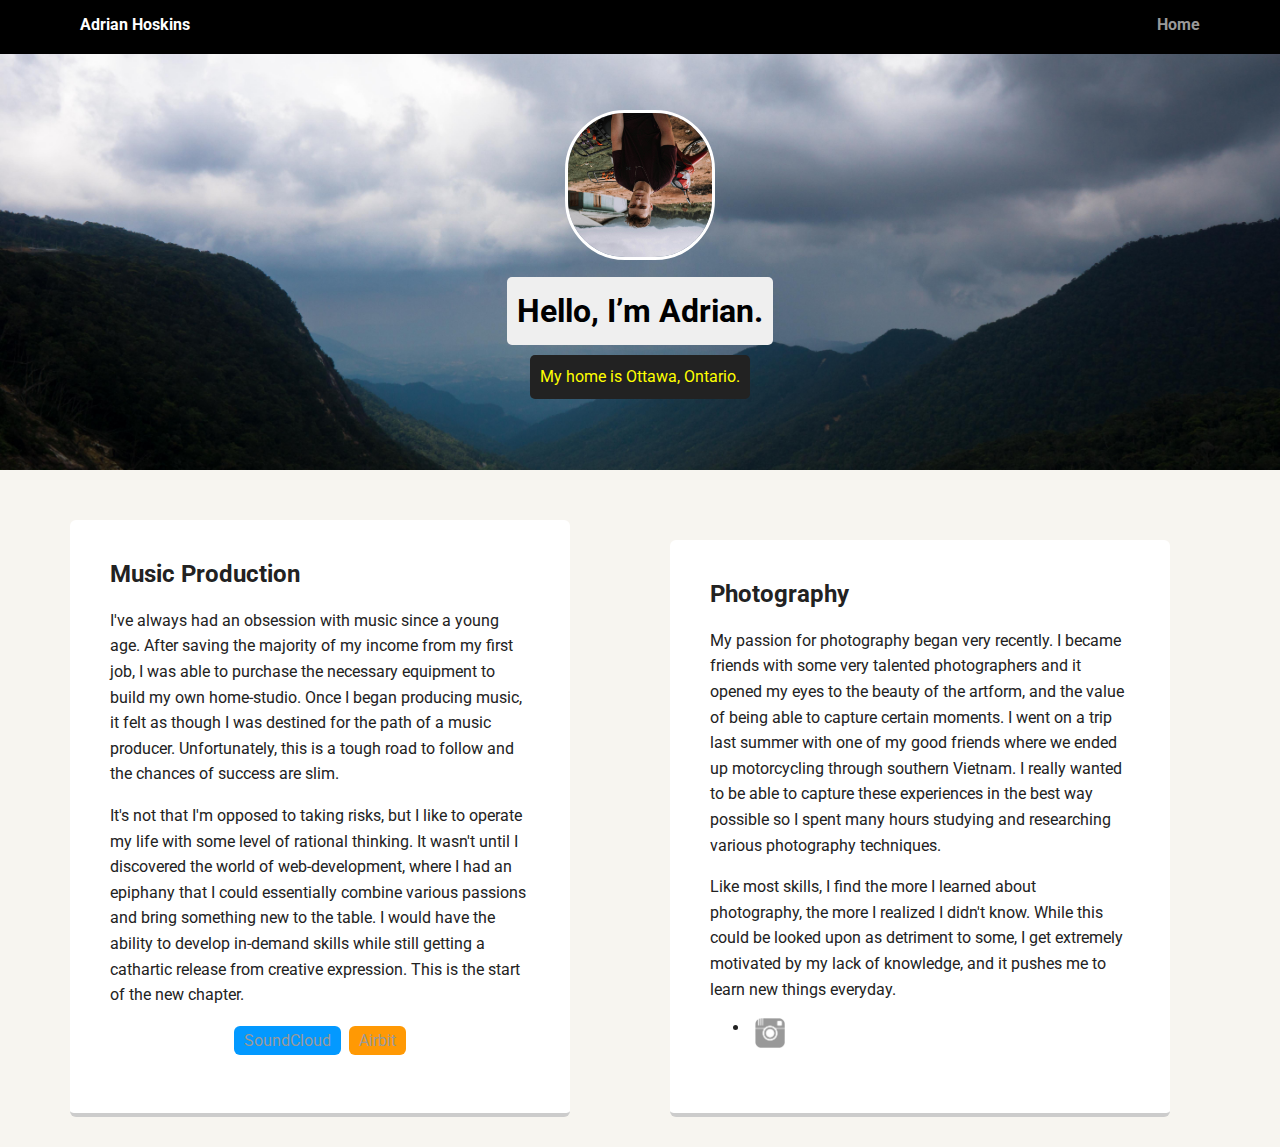
==== hobbies.html @ 3abe0dc6 "Personalized Website for Unit 1 Project" ====
<!DOCTYPE html>
<html lang='en'>
<head>
  <meta charset="utf-8">
  <title>Adrian Hoskin's Profile</title>
  <meta name="viewport" content="width=device-width, initial-scale=1.0">
  <link rel="stylesheet" href="styles.css">
  <link href="https://fonts.googleapis.com/css?family=Muli%7CRoboto:400,300,500,700,900" rel="stylesheet"></head>
</html>
<body>

  <div class="main-nav">
      <ul class="nav">
        <li class="name">Adrian Hoskins</li>
        <li><a href="index.html">Home</a></li>
      </ul>
  </div>

  <header>
    <img src="images/adrianhoskins.jpg" alt="Picture of Adrian Hoskins" class="profile-image">
    <h1 class="tag name">Hello, I’m Adrian.</h1>
    <p class="tag location">My home is Ottawa, Ontario.</p>
  </header>

  <main class="flex">
    <div class="card">
      <h2>Music Production</h2>
      <p>I've always had an obsession with music since a young age. After saving the majority of my income from my first job, I was able to purchase the necessary equipment to build my own home-studio. Once I began producing music, it felt as though I was destined for the path of a music producer. Unfortunately, this is a tough road to follow and the chances of success are slim.</p>
      <p> It's not that I'm opposed to taking risks, but I like to operate my life with some level of rational thinking. It wasn't until I discovered the world of web-development, where I had an epiphany that I could essentially combine various passions and bring something new to the table. I would have the ability to develop in-demand skills while still getting a cathartic release from creative expression. This is the start of the new chapter.
      </p>

    <ul class="skills">
      <li><a href="https://soundcloud.com/adrian-hoskins">SoundCloud</a></li>
      <li><a href="https://airbit.com/profile/prodbyhoskad">Airbit</a></li>
    </div>
  <main class="flex">
    <div class="card">
      <h2>Photography</h2>
      <p>My passion for photography began very recently. I became friends with some very talented photographers and it opened my eyes to the beauty of the artform, and the value of being able to capture certain moments. I went on a trip last summer with one of my good friends where we ended up motorcycling through southern Vietnam. I really wanted to be able to capture these experiences in the best way possible so I spent many hours studying and researching various photography techniques.</p>
      <p>Like most skills, I find the more I learned about photography, the more I realized I didn't know. While this could be looked upon as detriment to some, I get extremely motivated by my lack of knowledge, and it pushes me to learn new things everyday.</p>
      <ul>
      <li><a href="https://www.instagram.com/adrianhoskins/" class="social instagram">Instagram</a></li>
      </ul>
    </div>

  </body>
---- styles.css ----
/* Global Layout Set-up */
* {
  box-sizing: border-box;
}

body {
  margin: 0;
  padding: 0;
  text-align: center;
  font-family: 'Roboto', sans-serif;
  color: #222;
  background: #f7f5f0;
}
/* Link Styles */

a {
  text-decoration: none;
  color: #999;
}
a:hover {
  color: #6633ff;
}

/* Section Styles */

.main-nav {
  width: 100%;
  background: black;
  min-height: 30px;
  padding: 10px;
  position: fixed;
  text-align: center;
}
.nav {
  display: flex;
  justify-content: space-around;
  font-weight: 700;
  list-style-type: none;
  margin: 0 auto;
  padding: 0;
}

.nav .name {
    display: block;
    margin-right: auto;
    color: white;
}
.nav li {
  padding: 5px 10px 10px 10px;
}
.nav a {
  transition: all .5s;
}
.nav a:hover {
  color: white
}

header {
  text-align: center;
  background: url('images/websitebackground.jpg') no-repeat top center ;
  background-size: cover;
  overflow: hidden;
  padding-top: 60px;
}
header {
  line-height: 1.5;
}
header .profile-image {
  margin-top: 50px;
  width: 150px;
  height: 150px;
  border-radius: 40%;
  border: 3px solid white;
  transition: all .5s;
}
header .profile-image:hover {
  transform: scale(1.2) rotate(5deg);
}
.tag {
  background-color: #efefef;
  color: black;
  padding: 10px;
  border-radius: 5px;
  display: table;
  margin: 10px auto;
}
.location {
  background-color: #222;
  color: yellow;
}
.card {
  margin: 30px;
  padding: 20px 40px 40px;
  max-width: 500px;
  text-align: left;
  background: #fff;
  border-bottom: 4px solid #ccc;
  border-radius: 6px;
  transition: all .5s;
}
.card:hover {
  border-color: #ff99ff;
}

ul.skills {
  padding: 0;
  text-align: center;
}

.skills li {
  border-radius: 6px;
  display: inline-block;
  background: #ff9904;
  color: white;
  padding: 5px 10px;
  margin: 2px;
}

.skills li:nth-child(odd) {
  background: #0399ff;
}

footer {
  width: 100%;
  min-height: 30px;
  padding: 20px 0 40px 20px;
}

footer .copyright {
  top: -8px;
  font-size: .75em;
}

footer ul {
  list-style-type: none;
  margin: 0;
  padding: 0;
}

footer ul li {
  display: inline-block;
}

a.social {
  display: inline-block;
  text-indent: -9999px;
  margin-left: 5px;
  width: 30px;
  height: 30px;
  background-size: 30px 30px;
  opacity: .4;
  transition: all .5s;
}

a.github {
  background-image: url(images/github.svg);
}
a.instagram {
  background-image: url(images/Black_Instagram.png);
}
a.social:hover {
  opacity: 1;
}
.clearfix {
  clear: both;
}

/* Styles for larger screens */
@media screen and (min-width: 720px) {

  .flex {
      display: -ms-flexbox;      /* TWEENER - IE 10 */
      display: flex;
      max-width: 1200px;
      -ms-flex-pack: distribute;
      justify-content: space-around;
      margin: 0 auto;
  }

  header {
    min-height: 470px;
  }

  .nav {
    max-width: 1200px;
    padding: 0 30px;
  }


  main {
    padding-top: 20px;
  }

  main p {
    line-height: 1.6em;
  }

  footer {
    font-size: 1.3em;
    max-width: 1200px;
    margin: 40px auto;
  }

}
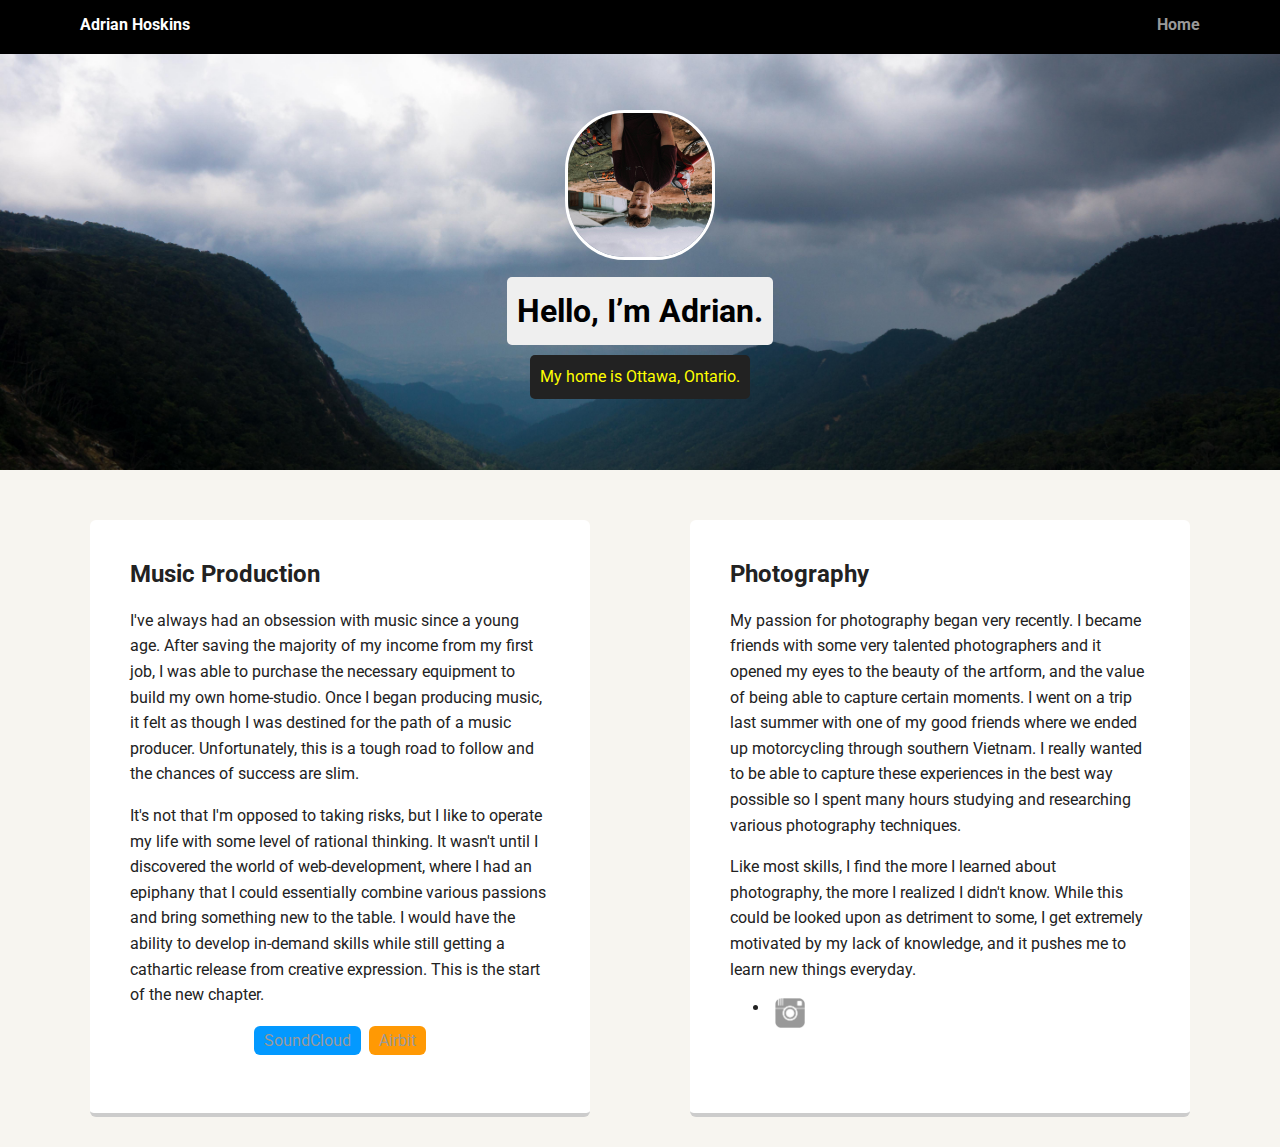
==== commit 33f5d526: "Fixed some errors in hobbies.html after running it through validator." ====
--- a/hobbies.html
+++ b/hobbies.html
@@ -6,9 +6,7 @@
   <meta name="viewport" content="width=device-width, initial-scale=1.0">
   <link rel="stylesheet" href="styles.css">
   <link href="https://fonts.googleapis.com/css?family=Muli%7CRoboto:400,300,500,700,900" rel="stylesheet"></head>
-</html>
 <body>
-
   <div class="main-nav">
       <ul class="nav">
         <li class="name">Adrian Hoskins</li>
@@ -28,13 +26,13 @@
       <p>I've always had an obsession with music since a young age. After saving the majority of my income from my first job, I was able to purchase the necessary equipment to build my own home-studio. Once I began producing music, it felt as though I was destined for the path of a music producer. Unfortunately, this is a tough road to follow and the chances of success are slim.</p>
       <p> It's not that I'm opposed to taking risks, but I like to operate my life with some level of rational thinking. It wasn't until I discovered the world of web-development, where I had an epiphany that I could essentially combine various passions and bring something new to the table. I would have the ability to develop in-demand skills while still getting a cathartic release from creative expression. This is the start of the new chapter.
       </p>
-
     <ul class="skills">
       <li><a href="https://soundcloud.com/adrian-hoskins">SoundCloud</a></li>
       <li><a href="https://airbit.com/profile/prodbyhoskad">Airbit</a></li>
+    </ul>
     </div>
-  <main class="flex">
-    <div class="card">
+
+   <div class="card">
       <h2>Photography</h2>
       <p>My passion for photography began very recently. I became friends with some very talented photographers and it opened my eyes to the beauty of the artform, and the value of being able to capture certain moments. I went on a trip last summer with one of my good friends where we ended up motorcycling through southern Vietnam. I really wanted to be able to capture these experiences in the best way possible so I spent many hours studying and researching various photography techniques.</p>
       <p>Like most skills, I find the more I learned about photography, the more I realized I didn't know. While this could be looked upon as detriment to some, I get extremely motivated by my lack of knowledge, and it pushes me to learn new things everyday.</p>
@@ -42,5 +40,9 @@
       <li><a href="https://www.instagram.com/adrianhoskins/" class="social instagram">Instagram</a></li>
       </ul>
     </div>
+  </main>
+
+
 
   </body>
+  </html>
